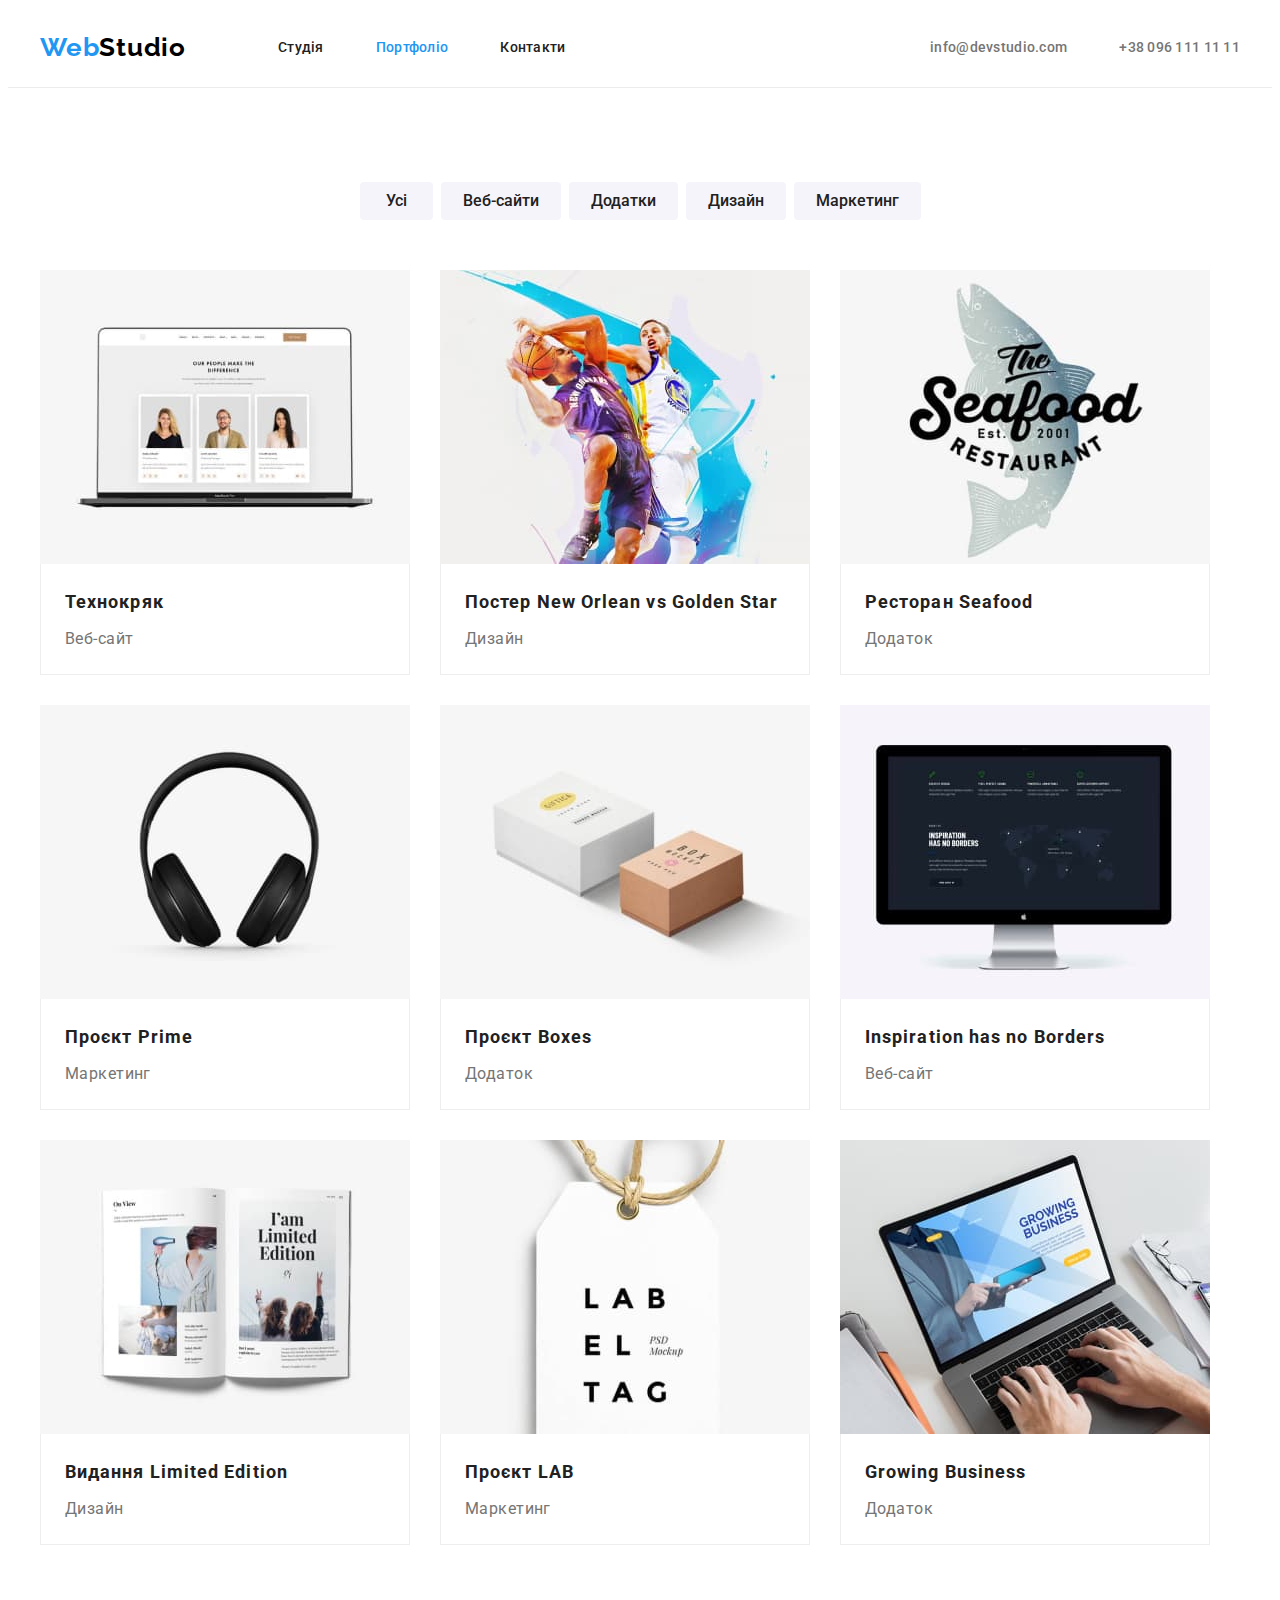
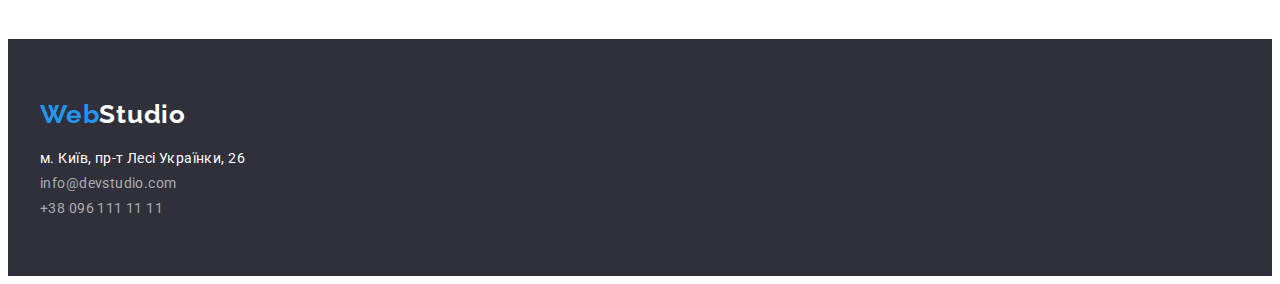
==== portfolio.html @ 87c60b22 "add 3" ====
<!DOCTYPE html>
<html lang="uk">
  <head>
    <meta charset="UTF-8" />
    <meta http-equiv="X-UA-Compatible" content="IE=edge" />
    <meta name="viewport" content="width=device-width, initial-scale=1.0" />
    <title>Document</title>
    <link
      rel="stylesheet"
      href="https://cdnjs.cloudflare.com/ajax/libs/modern-normalize/1.1.0/modern-normalize.min.css"
      integrity="sha512-wpPYUAdjBVSE4KJnH1VR1HeZfpl1ub8YT/NKx4PuQ5NmX2tKuGu6U/JRp5y+Y8XG2tV+wKQpNHVUX03MfMFn9Q=="
      crossorigin="anonymous"
      referrerpolicy="no-referrer"
    />
    <link rel="preconnect" href="https://fonts.googleapis.com" />
    <link rel="preconnect" href="https://fonts.gstatic.com" crossorigin />
    <link
      href="https://fonts.googleapis.com/css2?family=Raleway:wght@700&family=Roboto:ital,wght@0,400;0,500;0,700;1,900&display=swap"
      rel="stylesheet"
    />
    <link rel="stylesheet" href="./css/styles.css" />
  </head>

  <body>
    <header class="heder">
      <div class="container heder-container">
        <nav class="navigation">
          <a href="./index.html" lang="en" class="logo link">
            <span class="accent">Web</span>Studio
          </a>
          <ul class="nav-list">
            <li class="nav-list-item list">
              <a href="./index.html" class="nav-list-link link">Студія</a>
            </li>
            <li class="nav-list-item list">
              <a href="./portfolio.html" class="nav-list-link link current">
                Портфоліо
              </a>
            </li>
            <li class="nav-list-item list">
              <a href="" class="nav-list-link link">Контакти</a>
            </li>
          </ul>
        </nav>
        <ul class="contacts">
          <li class="contacts-list list">
            <a href="mailto:info@devstudio.com" class="contacts-list-link link"
              >info@devstudio.com
            </a>
          </li>
          <li class="contacts-list list">
            <a href="tel:+380961111111" class="contacts-list-link link"
              >+38 096 111 11 11
            </a>
          </li>
        </ul>
      </div>
    </header>
    <main>
      <section class="section-portfolio section">
        <div class="container">
          <h1 class="visually-hidden">Портфоліо</h1>
          <ul class="portfolio-filter">
            <li class="portfolio-filter-item list">
              <button type="button" class="portfolio-btn">Усі</button>
            </li>
            <li class="portfolio-filter-item list">
              <button type="button" class="portfolio-btn">Веб-сайти</button>
            </li>
            <li class="portfolio-filter-item list">
              <button type="button" class="portfolio-btn">Додатки</button>
            </li>
            <li class="portfolio-filter-item list">
              <button type="button" class="portfolio-btn">Дизайн</button>
            </li>
            <li class="portfolio-filter-item list">
              <button type="button" class="portfolio-btn">Маркетинг</button>
            </li>
          </ul>
          <ul class="portfolio-list">
            <li class="portfolio-list-item list">
              <a href="" class="portfolio-list-link link">
                <img
                  src="./images/portfolio1.jpg"
                  alt="Веб-сайт персоналу"
                  width="370"
                  height="294"
                />
                <div class="portfolio-text">
                  <h2 class="portfolio-title">Технокряк</h2>
                  <p class="portfolio-descr">Веб-сайт</p>
                </div>
              </a>
            </li>
            <li class="portfolio-list-item list">
              <a href="" class="portfolio-list-link link">
                <img
                  src="./images/portfolio2.jpg"
                  alt="Постер команд з баскетболу"
                  width="370"
                  height="294"
                />
                <div class="portfolio-text">
                  <h2 class="portfolio-title">
                    Постер New Orlean vs Golden Star
                  </h2>
                  <p class="portfolio-descr">Дизайн</p>
                </div>
              </a>
            </li>
            <li class="portfolio-list-item list">
              <a href="" class="portfolio-list-link link">
                <img
                  src="./images/portfolio3.jpg"
                  alt="Логотип ресторану Сіафуд"
                  width="370"
                  height="294"
                />
                <div class="portfolio-text">
                  <h2 class="portfolio-title">Ресторан Seafood</h2>
                  <p class="portfolio-descr">Додаток</p>
                </div>
              </a>
            </li>
            <li class="portfolio-list-item list">
              <a href="" class="portfolio-list-link link">
                <img
                  src="./images/portfolio4.jpg"
                  alt="Навушники"
                  width="370"
                  height="294"
                />
                <div class="portfolio-text">
                  <h2 class="portfolio-title">Проєкт Prime</h2>
                  <p class="portfolio-descr">Маркетинг</p>
                </div>
              </a>
            </li>
            <li class="portfolio-list-item list">
              <a href="" class="portfolio-list-link link">
                <img
                  src="./images/portfolio5.jpg"
                  alt="Картонні коробки"
                  width="370"
                  height="294"
                />
                <div class="portfolio-text">
                  <h2 class="portfolio-title">Проєкт Boxes</h2>
                  <p class="portfolio-descr">Додаток</p>
                </div>
              </a>
            </li>
            <li class="portfolio-list-item list">
              <a href="" class="portfolio-list-link link">
                <img
                  src="./images/portfolio6.jpg"
                  alt="Монітор з відкритим веб-сайтом"
                  width="370"
                  height="294"
                />
                <div class="portfolio-text">
                  <h2 class="portfolio-title">Inspiration has no Borders</h2>
                  <p class="portfolio-descr">Веб-сайт</p>
                </div>
              </a>
            </li>
            <li class="portfolio-list-item list">
              <a href="" class="portfolio-list-link link">
                <img
                  src="./images/portfolio7.jpg"
                  alt="Журнал"
                  width="370"
                  height="294"
                />
                <div class="portfolio-text">
                  <h2 class="portfolio-title">Видання Limited Edition</h2>
                  <p class="portfolio-descr">Дизайн</p>
                </div>
              </a>
            </li>
            <li class="portfolio-list-item list">
              <a href="" class="portfolio-list-link link">
                <img
                  src="./images/portfolio8.jpg"
                  alt="Етикетка"
                  width="370"
                  height="294"
                />
                <div class="portfolio-text">
                  <h2 class="portfolio-title">Проєкт LAB</h2>
                  <p class="portfolio-descr">Маркетинг</p>
                </div>
              </a>
            </li>
            <li class="portfolio-list-item list">
              <a href="" class="portfolio-list-link link">
                <img
                  src="./images/portfolio9.jpg"
                  alt="Нетбук"
                  width="370"
                  height="294"
                />
                <div class="portfolio-text">
                  <h2 class="portfolio-title">Growing Business</h2>
                  <p class="portfolio-descr">Додаток</p>
                </div>
              </a>
            </li>
          </ul>
        </div>
      </section>
    </main>
    <footer class="footer">
      <div class="container">
        <a href="" lang="en" class="footer-logo logo link"
          ><span class="accent">Web</span>Studio</a
        >
        <address class="address">
          <ul>
            <li class="address-list list">
              <a
                href="https://goo.gl/maps/4V4TuiHrdGHVnP1g9"
                target="_blank"
                rel="noopener noreferrer"
                class="address-list-link link"
              >
                м. Київ, пр-т Лесі Українки, 26
              </a>
            </li>
            <li class="address-list list">
              <a
                href="mailto:info@devstudio.com"
                class="address-list-link address-list-contacts link"
                >info@devstudio.com</a
              >
            </li>
            <li class="address-list list">
              <a
                href="tel:+380961111111"
                class="address-list-link address-list-contacts link"
                >+38 096 111 11 11</a
              >
            </li>
          </ul>
        </address>
      </div>
    </footer>
  </body>
</html>
---- css/styles.css ----
:root {
    --accent-color: #2196F3;
    --title-text-color: #212121;
    --primary-text-color: #757575;
    --heder-backgroun-color: #ffffff;
    --primary-backgroun-color: #ffffff;
    --section-background-color: #F5F4FA;
} 


/* ========START BODY======== */
body {
    background-color: var(--primary-backgroun-color);
    color: var(--primary-text-color);
    font-family: Roboto, sans-serif;
    font-size: 14px;
    letter-spacing: 0.03em;
}

h1,h2,h3,h4,h5, p {
    margin-top: 0;
    margin-bottom: 0;

}

ul {
    margin-top: 0;
    margin-bottom: 0;
    padding-left: 0;
}

img {
    display: block;
}

.link {
    text-decoration: none;
}

.list {
    list-style: none;
}

.container {
    width: 1200px;
    padding-left: 15px;
    padding-right: 15px;
    margin-left: auto;
    margin-right: auto;
}

.section {
    padding-top: 94px;
    padding-bottom: 94px;
}
/* ========END BODY======== */

/* ========START HEDER======== */
header {
    background-color: var(--heder-backgroun-color);
    padding-top: 24px;
    padding-bottom: 24px;
    border-bottom: 1px solid #ECECEC;
}
.heder-container {
    display: flex;
    align-items: center;
}

.navigation {
    display: flex;
    align-items: center;
}

.nav-list {
    display: flex;
}
.logo {
    margin-right: 92px;
    font-family: Raleway, sans-serif;
    font-weight: 700;
    font-size: 26px;
    line-height: 1.19;
    letter-spacing: 0.03em;
    color: #000000;
}

.logo:hover,
.logo:focus {
    color: var(--accent-color);
}

.accent {
    color: var(--accent-color);
}

.nav-list-item:not(:last-child) {
    margin-right: 52px;
}

.nav-list-link {
    font-weight: 500;
    line-height: 1.14;
    letter-spacing: 0.02em;
    color: var(--title-text-color);
}

.nav-list-link:hover,
.nav-list-link:focus,
.current {
    color: var(--accent-color);
}

.contacts {
    display: flex;
    margin-left: auto;
}

.contacts-list:not(:last-child) {
    margin-right: 52px;
}

.contacts-list-link {
    font-weight: 500;
    line-height: 1.14;
    letter-spacing: 0.02em;
    color: var(--primary-text-color);
    
}

.contacts-list-link:hover,
.contacts-list-link:focus {
    color: var(--accent-color);
}

/* ========END HEDER======== */

/* ========START HERO======== */
.hero {
    padding-top: 200px;
    padding-bottom: 200px;
    background-color: #2F303A;
}
 
.hero-title {
    margin-bottom: 30px;
    font-weight: 900;
    font-size: 44px;
    line-height: 1.36;
    text-align: center;
    letter-spacing: 0.06em;
    text-transform: uppercase;
    color: #ffffff;
}

.button {
    display: block;
    min-width: 216px;
    min-height: 50px;
    margin-left: auto;
    margin-right: auto;
    border: none;
    padding-top: 10px;
    padding-bottom: 10px;
    padding-left: 10px;
    padding-right: 10px;
    text-align: center;
    border-radius: 4px;
    font-family: inherit;
    font-weight: 700;
    font-size: 16px;
    line-height: 1.88;
    text-align: center;
    letter-spacing: 0.06em;
    background-color: var(--accent-color);
    color: #FFFFFF;
    cursor: pointer;
}

.button:hover,
.button:focus {
    background-color: #FFFFFF;
    color:var(--accent-color) ;
}
/* ========END HERO======== */

/* ========START MAIN======== */

.section-title {
    margin-bottom: 50px;
    font-weight: 700;
    font-size: 36px;
    line-height: 1.17;
    text-align: center;
    color: var(--title-text-color);
}
/* -----SECTION FEATURES----- */
.visually-hidden {
    position: absolute;
    width: 1px;
    height: 1px;
    margin: -1px;
    border: 0;
    padding: 0;
    white-space: nowrap;
    clip-path: inset(100%);
    clip: rect(0 0 0 0);
    overflow: hidden;
}

.section-features {
    background-color: var(--primary-backgroun-color);
    line-height: 1.71;
}

.section-features-list {
    display: flex;
}

.section-features-list-item{
    flex-basis: calc((100%-90px)/4);
}


.section-features-list-item:not(:last-child) {
    margin-right: 30px;
}

.section-features-list-title {
    margin-bottom: 10px;
    font-size: 14px;
    font-weight: 700;
    line-height: 1.14;
    text-transform: uppercase;
    color: var(--title-text-color);
}

/* -----SECTION WORK----- */
.section-work {
    padding-top: 0px;
    background-color: var(--primary-backgroun-color);
}

.section-work-list {
    display: flex;
}

.section-work-item:not(:last-child) { 
    margin-right: 30px;
} 

/* -----SECTION TEAM----- */

.section-team {
    background-color: var(--section-background-color);
}

.section-team-list {
    display: flex;
}

.section-team-item {
    flex-basis: calc((100%-90px)/4);
}

.section-team-item:not(:last-child) {
    margin-right: 30px;
}

.section-team-descr {
    padding-top: 30px;
    padding-bottom: 30px;
    background-color: var(--primary-backgroun-color);
}
.section-team-member {
    margin-bottom: 10px;
    font-weight: 500;
    font-size: 16px;
    line-height: 1.19;
    text-align: center;
    color: var(--title-text-color);
}

.section-team-position {
    font-size: 16px;
    line-height: 19px;
    text-align: center;
}

/* ========END MAIN======== */

/* ========START FOOTER======== */
.footer {
    padding-top: 60px;
    padding-bottom: 60px;
    background: #2F303A;
}

.footer-logo {
    display: block;
    margin-bottom: 20px;
    color: #ffffff;
}

.address-list:not(:last-child) {
    margin-bottom: 9px;
}

.address-list-link {
    font-style: normal;
    color: #FFFFFF;
}

.address-list-contacts {
color: rgba(255, 255, 255, 0.6);
}


/* ========END FOOTER======== */

/* ========START PORTFOLIO======== */

/* ------ SECTION PORTFOLIO----- */
.section-portfolio {
    background-color: var(--primary-backgroun-color);
}

.portfolio-filter {
    display: flex;
    margin-bottom: 50px;
    justify-content: center;
}

.portfolio-filter-item:not(:last-child) {
    margin-right: 8px;
}

.portfolio-btn {
    min-width: 73px;
    padding-top: 6px;
    padding-bottom: 6px;
    padding-left: 22px;
    padding-right: 22px;
    border: none;
    border-radius: 4px;
    background-color:var(--section-background-color);
    font-family: inherit;
    font-weight: 500;
    font-size: 16px;
    line-height: 1.63;
    text-align: center;
    color: var(--title-text-color);
}

.portfolio-btn:hover,
.portfolio-btn:focus {
    background-color: var(--accent-color);
    color: #FFFFFF;
}

.portfolio-list {
    display: flex;
    flex-wrap: wrap;
    margin-bottom: -30px;
    }

.portfolio-list-item {
    width: 370px;
    margin-right: 30px;
    margin-bottom: 30px;
} 

 /* .portfolio-list-item {
    flex-basis: calc((100%-60px)/3);
    margin-right: 30px;
} */

.portfolio-list-item:nth-child(3n) {
    margin-right: 0px;
} 

.portfolio-text {
    padding-top: 20px;
    padding-bottom: 20px;
    padding-right: 24px;
    padding-left: 24px;
    border: 1px solid #EEEEEE;
    border-top: none;
}

.portfolio-title {
    margin-bottom: 4px;
    font-weight: 700;
    font-size: 18px;
    line-height: 2;
    letter-spacing: 0.06em;
    color: var(--title-text-color);
}

.portfolio-descr {
    font-size: 16px;
    line-height: 1.88;
    color: var(--primary-text-color);
}
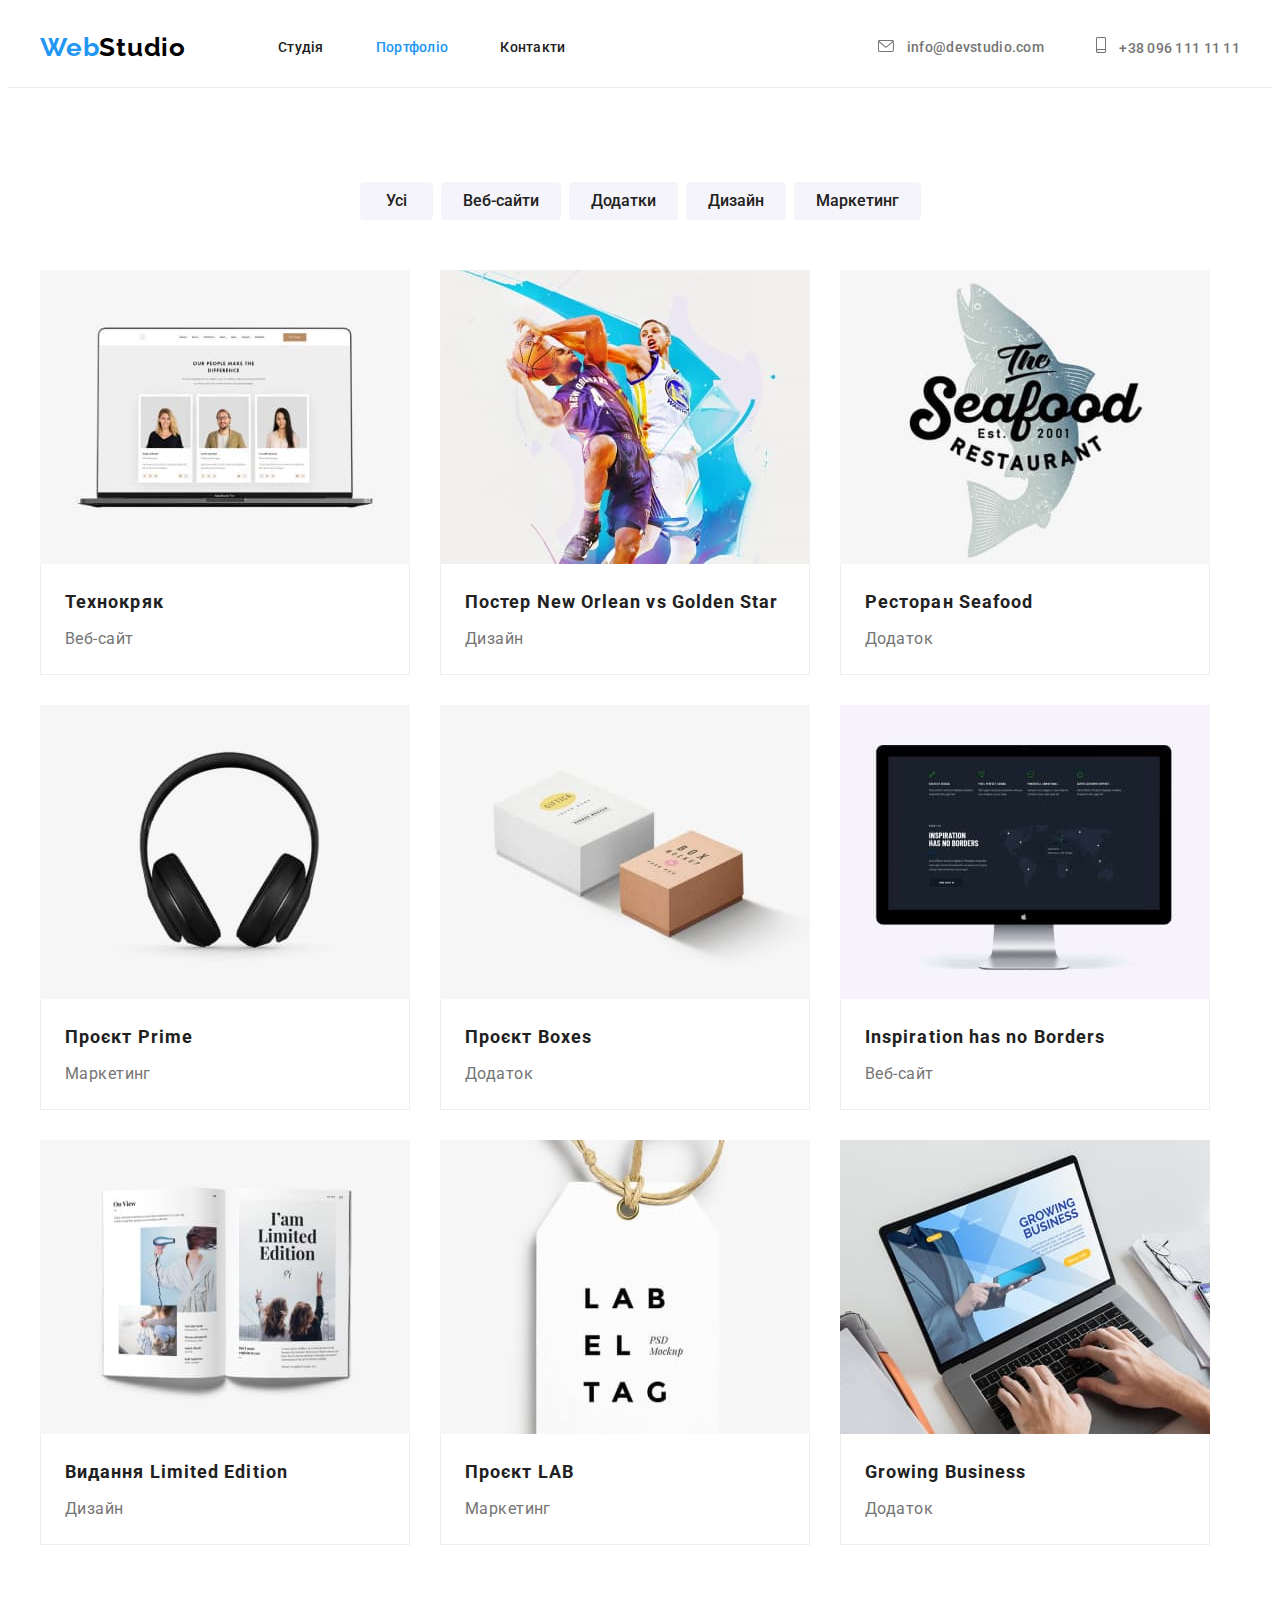
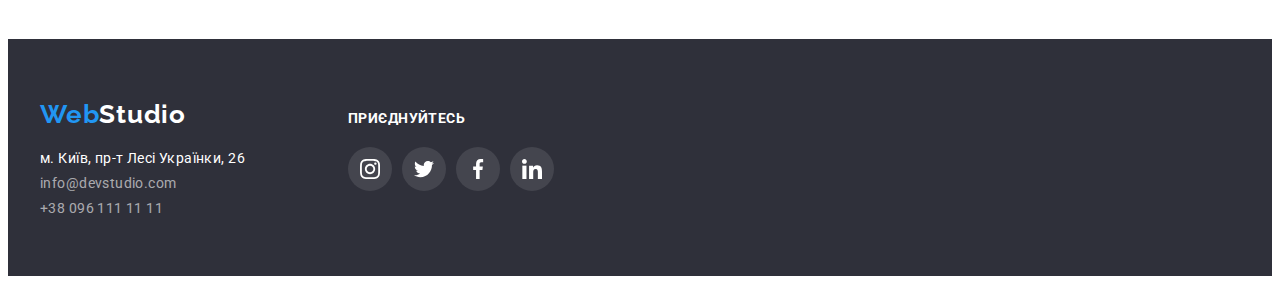
==== commit b4b4a069: "all hometask" ====
--- a/portfolio.html
+++ b/portfolio.html
@@ -44,13 +44,19 @@
         </nav>
         <ul class="contacts">
           <li class="contacts-list list">
-            <a href="mailto:info@devstudio.com" class="contacts-list-link link"
-              >info@devstudio.com
+            <a href="mailto:info@devstudio.com" class="contacts-list-link link">
+              <svg class="email-img" width="16" height="12">
+                <use href="./images/sprite/sprite.svg#email"></use>
+              </svg>
+              info@devstudio.com
             </a>
           </li>
           <li class="contacts-list list">
-            <a href="tel:+380961111111" class="contacts-list-link link"
-              >+38 096 111 11 11
+            <a href="tel:+380961111111" class="contacts-list-link link">
+              <svg class="phone-img" width="10" height="16">
+                <use href="./images/sprite/sprite.svg#phone"></use>
+              </svg>
+              +38 096 111 11 11
             </a>
           </li>
         </ul>
@@ -211,38 +217,75 @@
       </section>
     </main>
     <footer class="footer">
-      <div class="container">
-        <a href="" lang="en" class="footer-logo logo link"
-          ><span class="accent">Web</span>Studio</a
-        >
-        <address class="address">
-          <ul>
-            <li class="address-list list">
-              <a
-                href="https://goo.gl/maps/4V4TuiHrdGHVnP1g9"
-                target="_blank"
-                rel="noopener noreferrer"
-                class="address-list-link link"
-              >
-                м. Київ, пр-т Лесі Українки, 26
-              </a>
-            </li>
-            <li class="address-list list">
-              <a
-                href="mailto:info@devstudio.com"
-                class="address-list-link address-list-contacts link"
-                >info@devstudio.com</a
-              >
-            </li>
-            <li class="address-list list">
-              <a
-                href="tel:+380961111111"
-                class="address-list-link address-list-contacts link"
-                >+38 096 111 11 11</a
-              >
-            </li>
-          </ul>
-        </address>
+      <div class="container footer-container">
+        <div class="footer-wraper-left">
+          <a href="" lang="en" class="footer-logo logo link">
+            <span class="accent">Web</span>Studio
+          </a>
+          <address class="address">
+            <ul>
+              <li class="address-list list">
+                <a
+                  href="https://goo.gl/maps/4V4TuiHrdGHVnP1g9"
+                  target="_blank"
+                  rel="noopener noreferrer"
+                  class="address-list-link link"
+                >
+                  м. Київ, пр-т Лесі Українки, 26
+                </a>
+              </li>
+              <li class="address-list list">
+                <a
+                  href="mailto:info@devstudio.com"
+                  class="address-list-link address-list-contacts link"
+                >
+                  info@devstudio.com
+                </a>
+              </li>
+              <li class="address-list list">
+                <a
+                  href="tel:+380961111111"
+                  class="address-list-link address-list-contacts link"
+                >
+                  +38 096 111 11 11
+                </a>
+              </li>
+            </ul>
+          </address>
+        </div>
+        <div class="footer-wraper-right">
+          <h3 class="footer-title">Приєднуйтесь</h3>
+          <ul class="social-list list">
+            <li class="social-list-item">
+              <a href="" class="social-list-link footer-social-list-link link">
+                <svg class="social-list-icon" width="20" height="20">
+                  <use href="./images/sprite/sprite.svg#instagram"></use>
+                </svg>
+              </a>
+            </li>
+            <li class="social-list-item">
+              <a href="" class="social-list-link footer-social-list-link link">
+                <svg class="social-list-icon" width="20" height="20">
+                  <use href="./images/sprite/sprite.svg#twitter"></use>
+                </svg>
+              </a>
+            </li>
+            <li class="social-list-item">
+              <a href="" class="social-list-link footer-social-list-link link">
+                <svg class="social-list-icon" width="20" height="20">
+                  <use href="./images/sprite/sprite.svg#facebook"></use>
+                </svg>
+              </a>
+            </li>
+            <li class="social-list-item">
+              <a href="" class="social-list-link footer-social-list-link link">
+                <svg class="social-list-icon" width="20" height="20">
+                  <use href="./images/sprite/sprite.svg#linkedin"></use>
+                </svg>
+              </a>
+            </li>
+          </ul>
+        </div>
       </div>
     </footer>
   </body>
--- a/css/styles.css
+++ b/css/styles.css
@@ -53,6 +53,31 @@
     padding-top: 94px;
     padding-bottom: 94px;
 }
+
+.social-list {
+    display: flex;
+    justify-content: space-between;
+}
+
+.social-list-item:not(:last-child) {
+    margin-right: 10px;
+}
+
+.social-list-link {
+    display: flex;
+    align-items: center;
+    justify-content: center;
+    width: 44px;
+    height: 44px;
+    border-radius: 50%;
+    fill: #AFB1B8;
+}
+
+.social-list-link:hover,
+.social-list-link:focus {
+    fill: #ffffff;
+    background-color: var(--accent-color);
+}
 /* ========END BODY======== */
 
 /* ========START HEDER======== */
@@ -113,6 +138,7 @@
 
 .contacts {
     display: flex;
+    align-items: center;
     margin-left: auto;
 }
 
@@ -125,7 +151,6 @@
     line-height: 1.14;
     letter-spacing: 0.02em;
     color: var(--primary-text-color);
-    
 }
 
 .contacts-list-link:hover,
@@ -133,13 +158,40 @@
     color: var(--accent-color);
 }
 
+.email-img {
+    margin-right: 10px;
+    fill: var(--primary-text-color);
+}
+
+.email-img:hover,
+.email-img:focus {
+    fill: var(--accent-color);
+}
+
+.phone-img {
+    margin-right: 10px;
+    fill: var(--primary-text-color);
+}
+
+.phone-img:hover,
+.phone-img:focus {
+    fill: var(--accent-color);
+}
+
 /* ========END HEDER======== */
 
 /* ========START HERO======== */
 .hero {
+    background-image: linear-gradient(
+        rgba(47, 48, 58, 0.4),
+        rgba(47, 48, 58, 0.4)), 
+        url(../images/hero.jpg);
+    background-size: cover;
+    background-color: #C4C4C4;
     padding-top: 200px;
     padding-bottom: 200px;
-    background-color: #2F303A;
+    
+    
 }
  
 .hero-title {
@@ -226,6 +278,13 @@
     margin-right: 30px;
 }
 
+.features-pict {
+    margin-bottom: 30px;
+    background-color: var(--section-background-color);
+    border-radius: 4px;
+    padding-left: 100px;
+    padding-right: 100px;
+}
 .section-features-list-title {
     margin-bottom: 10px;
     font-size: 14px;
@@ -270,7 +329,11 @@
 .section-team-descr {
     padding-top: 30px;
     padding-bottom: 30px;
+    padding-left: 32px;
+    padding-right: 32px;
     background-color: var(--primary-backgroun-color);
+    box-shadow: 0px 1px 3px rgba(0, 0, 0, 0.12), 0px 1px 1px rgba(0, 0, 0, 0.14), 0px 2px 1px rgba(0, 0, 0, 0.2);
+    border-radius: 0px 0px 4px 4px;
 }
 .section-team-member {
     margin-bottom: 10px;
@@ -282,11 +345,40 @@
 }
 
 .section-team-position {
+    margin-bottom: 16px;
     font-size: 16px;
     line-height: 19px;
     text-align: center;
 }
 
+
+/* -----SECTION CLIENTS----- */
+
+.section-clients-list {
+    display: flex;
+    justify-content: space-between;
+}
+
+/* .section-clients-list-item {
+
+} */
+
+.section-clients-list-link {
+    display: flex;
+    align-items: center;
+    justify-content: center;
+    width: 170px;
+    height: 92px;
+    border: 1px solid #AFB1B8;
+    border-radius: 4px;
+    fill: #AFB1B8;
+}
+
+.section-clients-list-link:hover,
+.section-clients-list-link:focus {
+    border: 1px solid var(--accent-color);
+    fill: var(--accent-color);
+}
 /* ========END MAIN======== */
 
 /* ========START FOOTER======== */
@@ -296,6 +388,14 @@
     background: #2F303A;
 }
 
+.footer-container {
+    display: flex;
+}
+
+.footer-wraper-left {
+margin-right: 70px;
+}
+
 .footer-logo {
     display: block;
     margin-bottom: 20px;
@@ -315,7 +415,27 @@
 color: rgba(255, 255, 255, 0.6);
 }
 
-
+.footer-title {
+    margin-bottom: 20px;
+    font-size: 14px;
+    line-height: 1.14;
+    text-transform: uppercase;
+    color: #FFFFFF;
+}
+
+.footer-wraper-right {
+    padding-top: 12px;
+}
+
+.footer-social-list-link {
+    fill: #ffffff;
+    background: rgba(255, 255, 255, 0.1);
+}
+
+.footer-social-list-link:hover,
+.footer-social-list-link:focus {
+    background: var(--accent-color);
+}
 /* ========END FOOTER======== */
 
 /* ========START PORTFOLIO======== */
@@ -379,6 +499,15 @@
     margin-right: 0px;
 } 
 
+.portfolio-list-link:hover,
+.portfolio-list-link:focus {
+    display: block;
+    box-shadow: 
+        0px 1px 1px rgba(0, 0, 0, 0.12), 
+        0px 4px 4px rgba(0, 0, 0, 0.06), 
+        1px 4px 6px rgba(0, 0, 0, 0.16);
+}
+
 .portfolio-text {
     padding-top: 20px;
     padding-bottom: 20px;
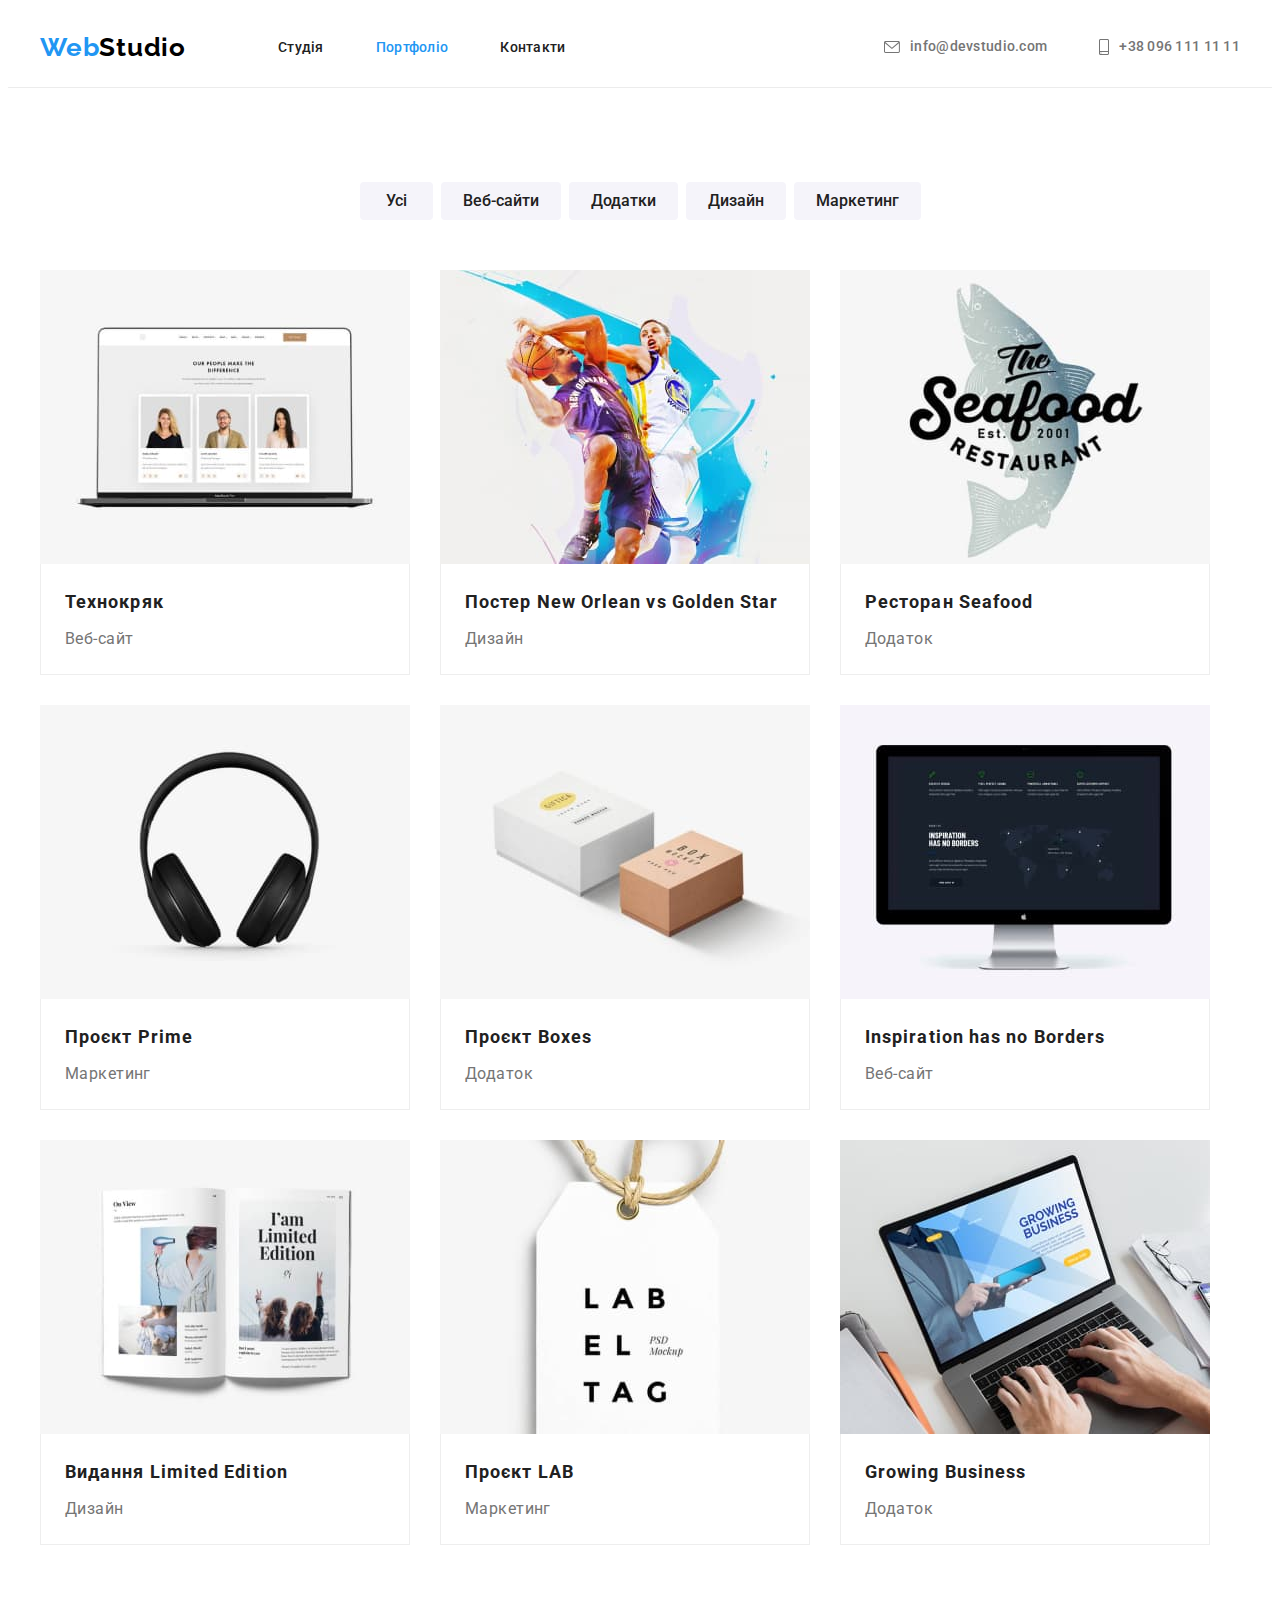
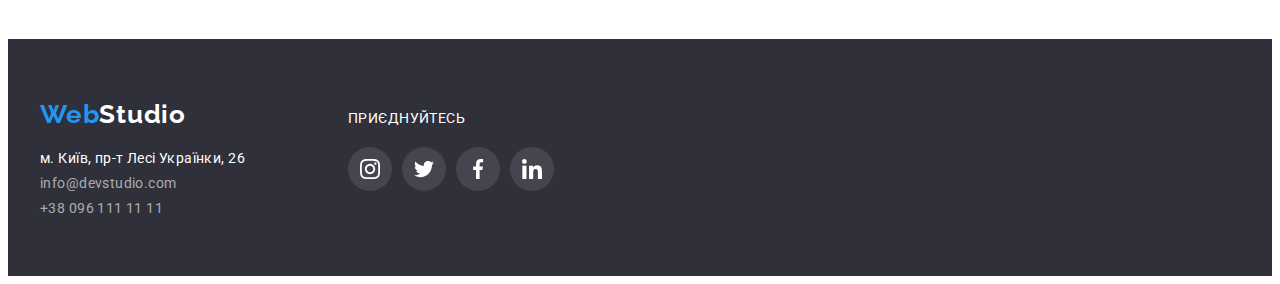
==== commit 14e81353: "style" ====
--- a/portfolio.html
+++ b/portfolio.html
@@ -15,7 +15,7 @@
     <link rel="preconnect" href="https://fonts.googleapis.com" />
     <link rel="preconnect" href="https://fonts.gstatic.com" crossorigin />
     <link
-      href="https://fonts.googleapis.com/css2?family=Raleway:wght@700&family=Roboto:ital,wght@0,400;0,500;0,700;1,900&display=swap"
+      href="https://fonts.googleapis.com/css2?family=Raleway:wght@700&family=Roboto:wght@400;500;700;900&display=swap"
       rel="stylesheet"
     />
     <link rel="stylesheet" href="./css/styles.css" />
@@ -254,7 +254,7 @@
           </address>
         </div>
         <div class="footer-wraper-right">
-          <h3 class="footer-title">Приєднуйтесь</h3>
+          <p class="footer-title">Приєднуйтесь</p>
           <ul class="social-list list">
             <li class="social-list-item">
               <a href="" class="social-list-link footer-social-list-link link">
--- a/css/styles.css
+++ b/css/styles.css
@@ -147,41 +147,37 @@
 }
 
 .contacts-list-link {
+    display: flex;
+    align-items: center;
     font-weight: 500;
     line-height: 1.14;
     letter-spacing: 0.02em;
     color: var(--primary-text-color);
+    fill: var(--primary-text-color);
 }
 
 .contacts-list-link:hover,
 .contacts-list-link:focus {
     color: var(--accent-color);
+    fill: var(--accent-color);
 }
 
 .email-img {
     margin-right: 10px;
-    fill: var(--primary-text-color);
-}
-
-.email-img:hover,
-.email-img:focus {
-    fill: var(--accent-color);
 }
 
 .phone-img {
     margin-right: 10px;
-    fill: var(--primary-text-color);
-}
-
-.phone-img:hover,
-.phone-img:focus {
-    fill: var(--accent-color);
 }
 
 /* ========END HEDER======== */
 
 /* ========START HERO======== */
 .hero {
+    max-width: 1600px;
+    max-height: 600px;
+    margin-left: auto;
+    margin-right: auto;
     background-image: linear-gradient(
         rgba(47, 48, 58, 0.4),
         rgba(47, 48, 58, 0.4)), 
@@ -278,13 +274,17 @@
     margin-right: 30px;
 }
 
-.features-pict {
+.features-wrap {
+    display: flex;
+    align-items: center;
+    justify-content: center;
+    width: 270px;
+    height: 120px;
     margin-bottom: 30px;
-    background-color: var(--section-background-color);
+    background: var(--section-background-color);
     border-radius: 4px;
-    padding-left: 100px;
-    padding-right: 100px;
-}
+}
+
 .section-features-list-title {
     margin-bottom: 10px;
     font-size: 14px;
@@ -390,6 +390,7 @@
 
 .footer-container {
     display: flex;
+    align-items: baseline;
 }
 
 .footer-wraper-left {
@@ -421,10 +422,6 @@
     line-height: 1.14;
     text-transform: uppercase;
     color: #FFFFFF;
-}
-
-.footer-wraper-right {
-    padding-top: 12px;
 }
 
 .footer-social-list-link {
@@ -476,6 +473,10 @@
 .portfolio-btn:focus {
     background-color: var(--accent-color);
     color: #FFFFFF;
+    box-shadow: 
+        0px 3px 1px rgba(0, 0, 0, 0.1), 
+        0px 1px 2px rgba(0, 0, 0, 0.08), 
+        0px 2px 2px rgba(0, 0, 0, 0.12);
 }
 
 .portfolio-list {
